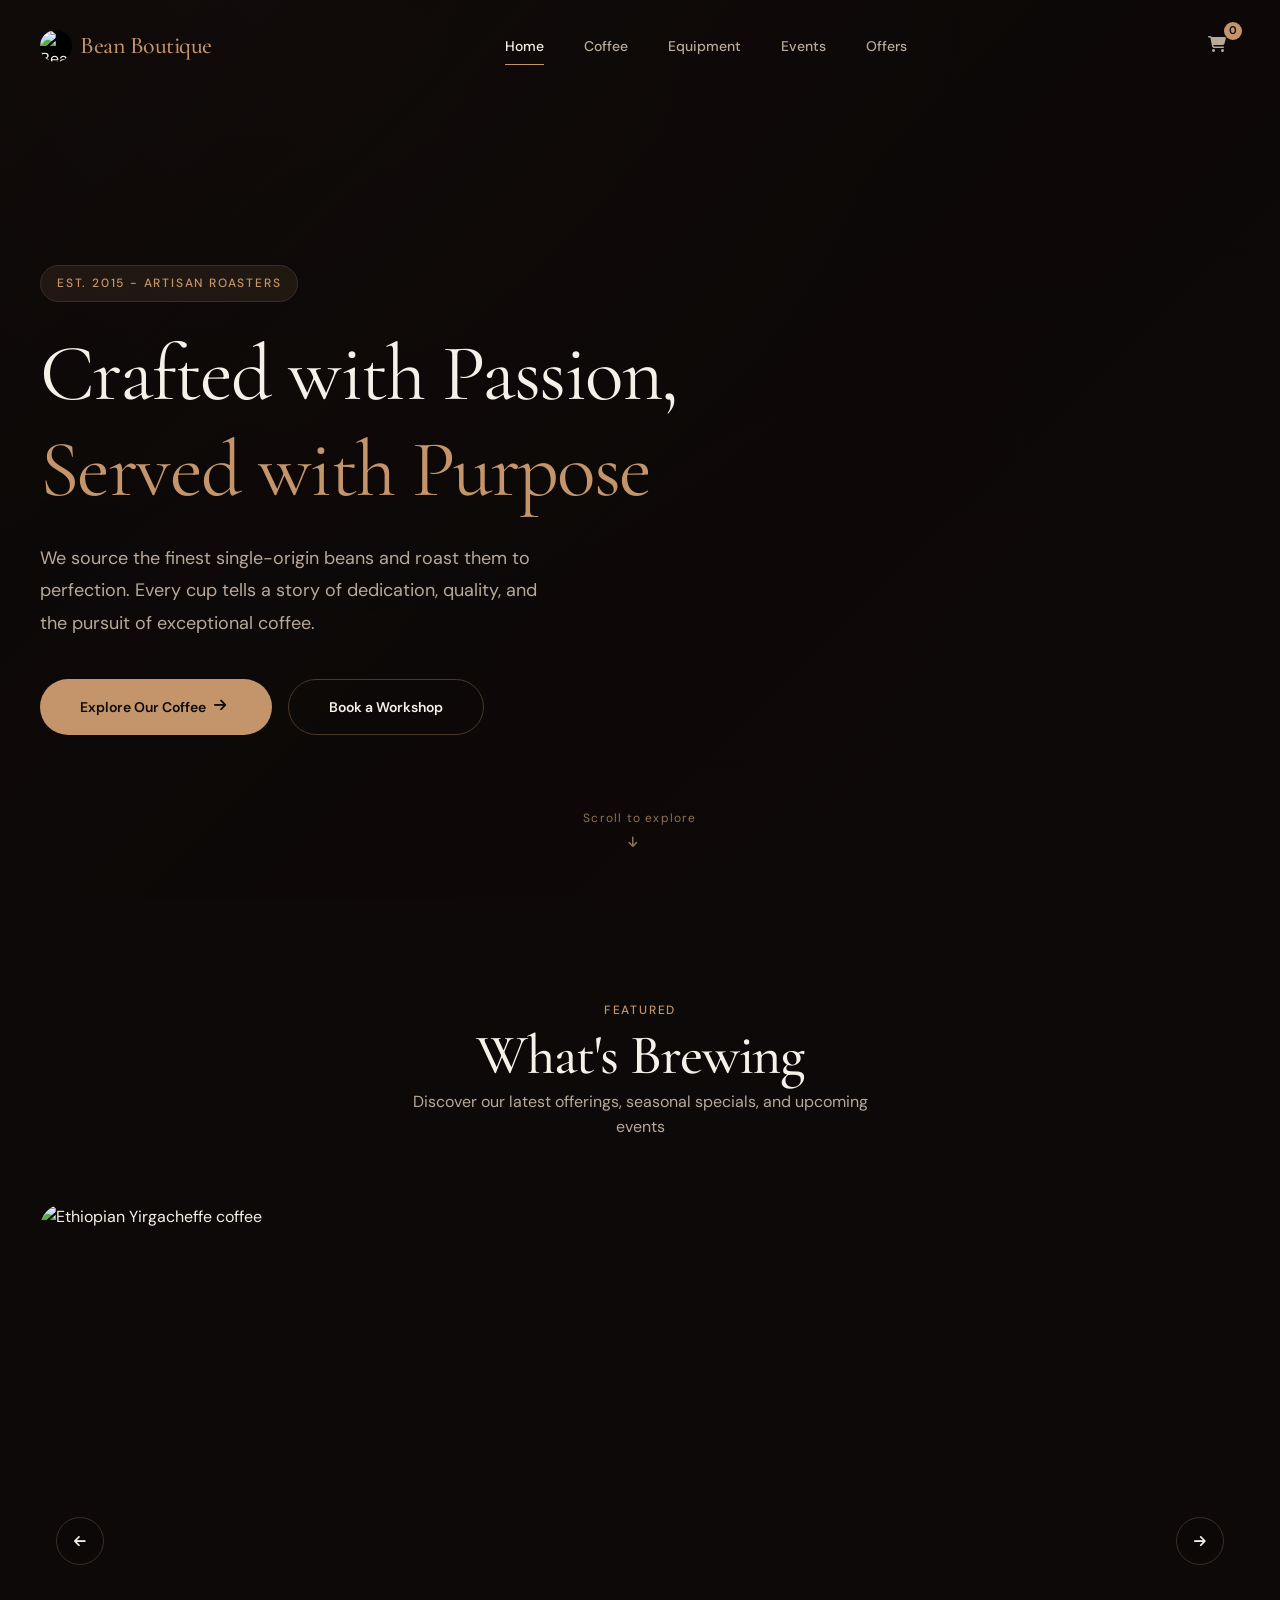
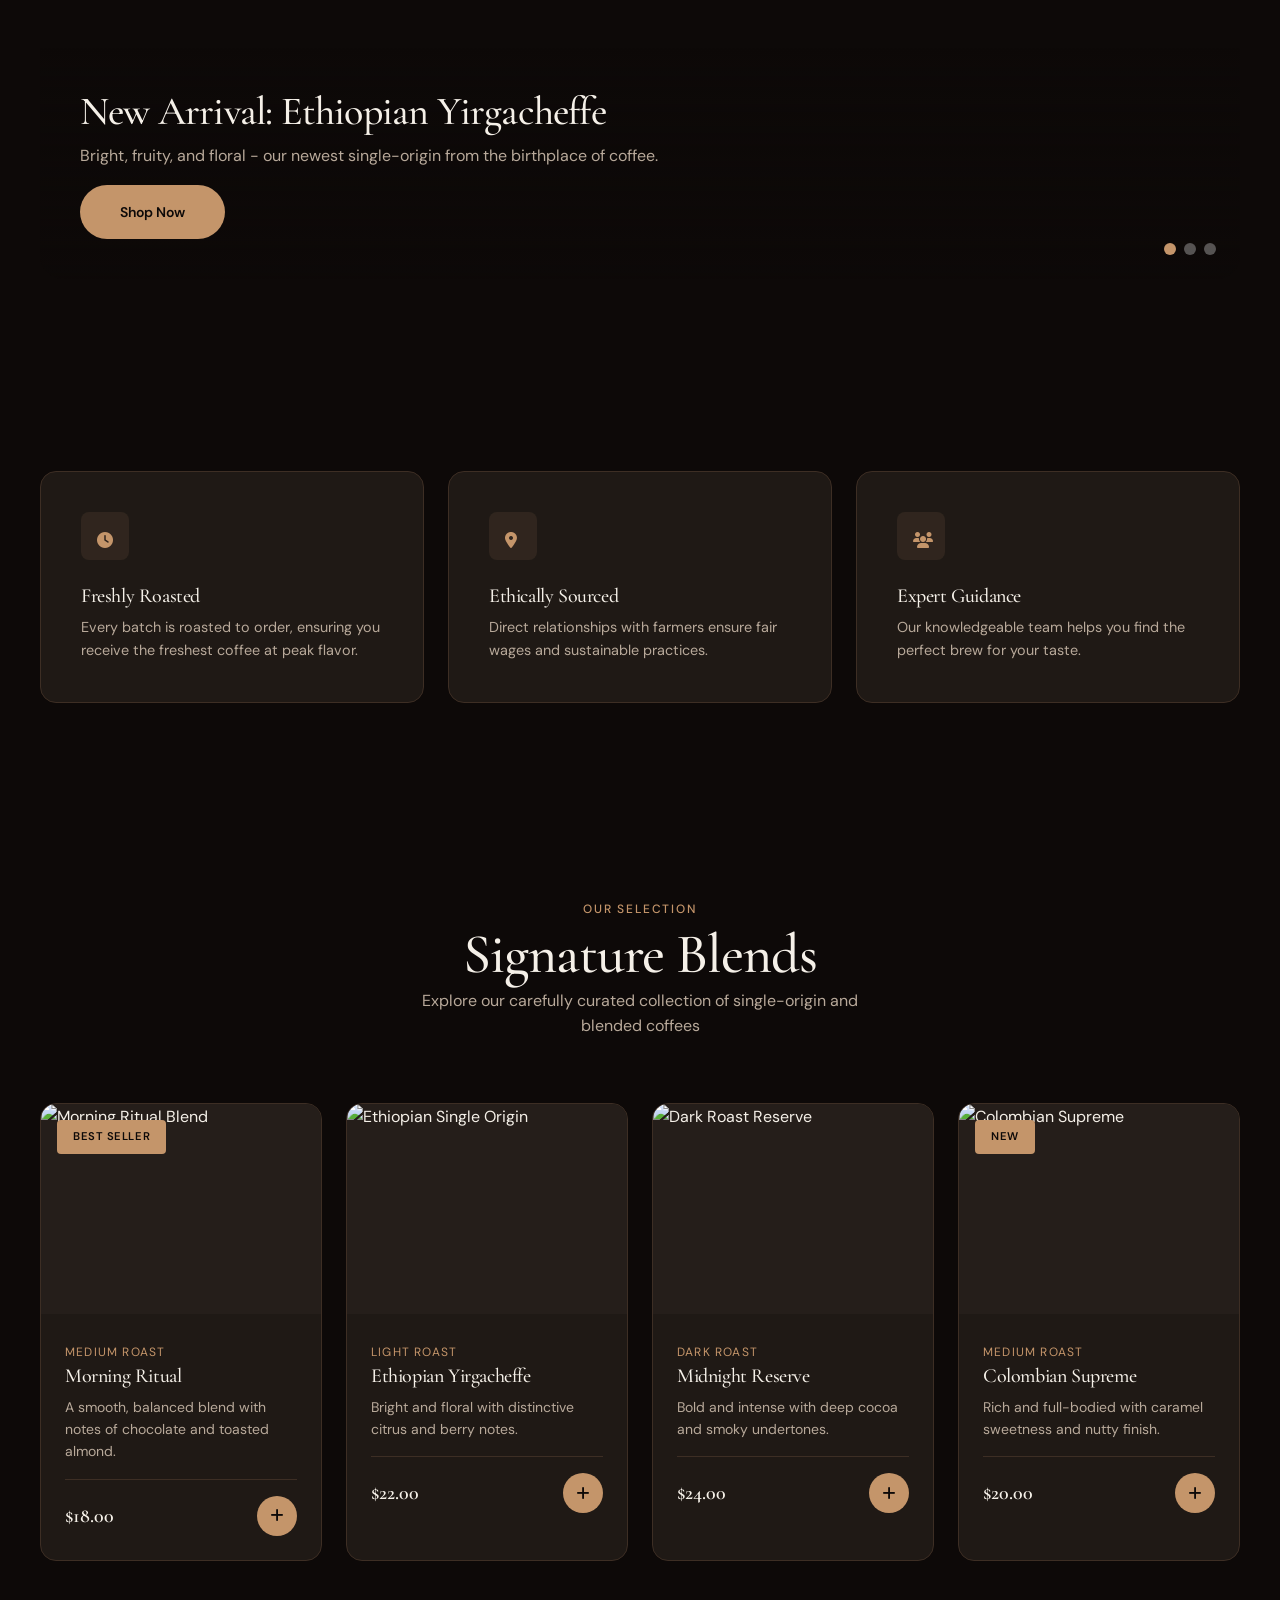
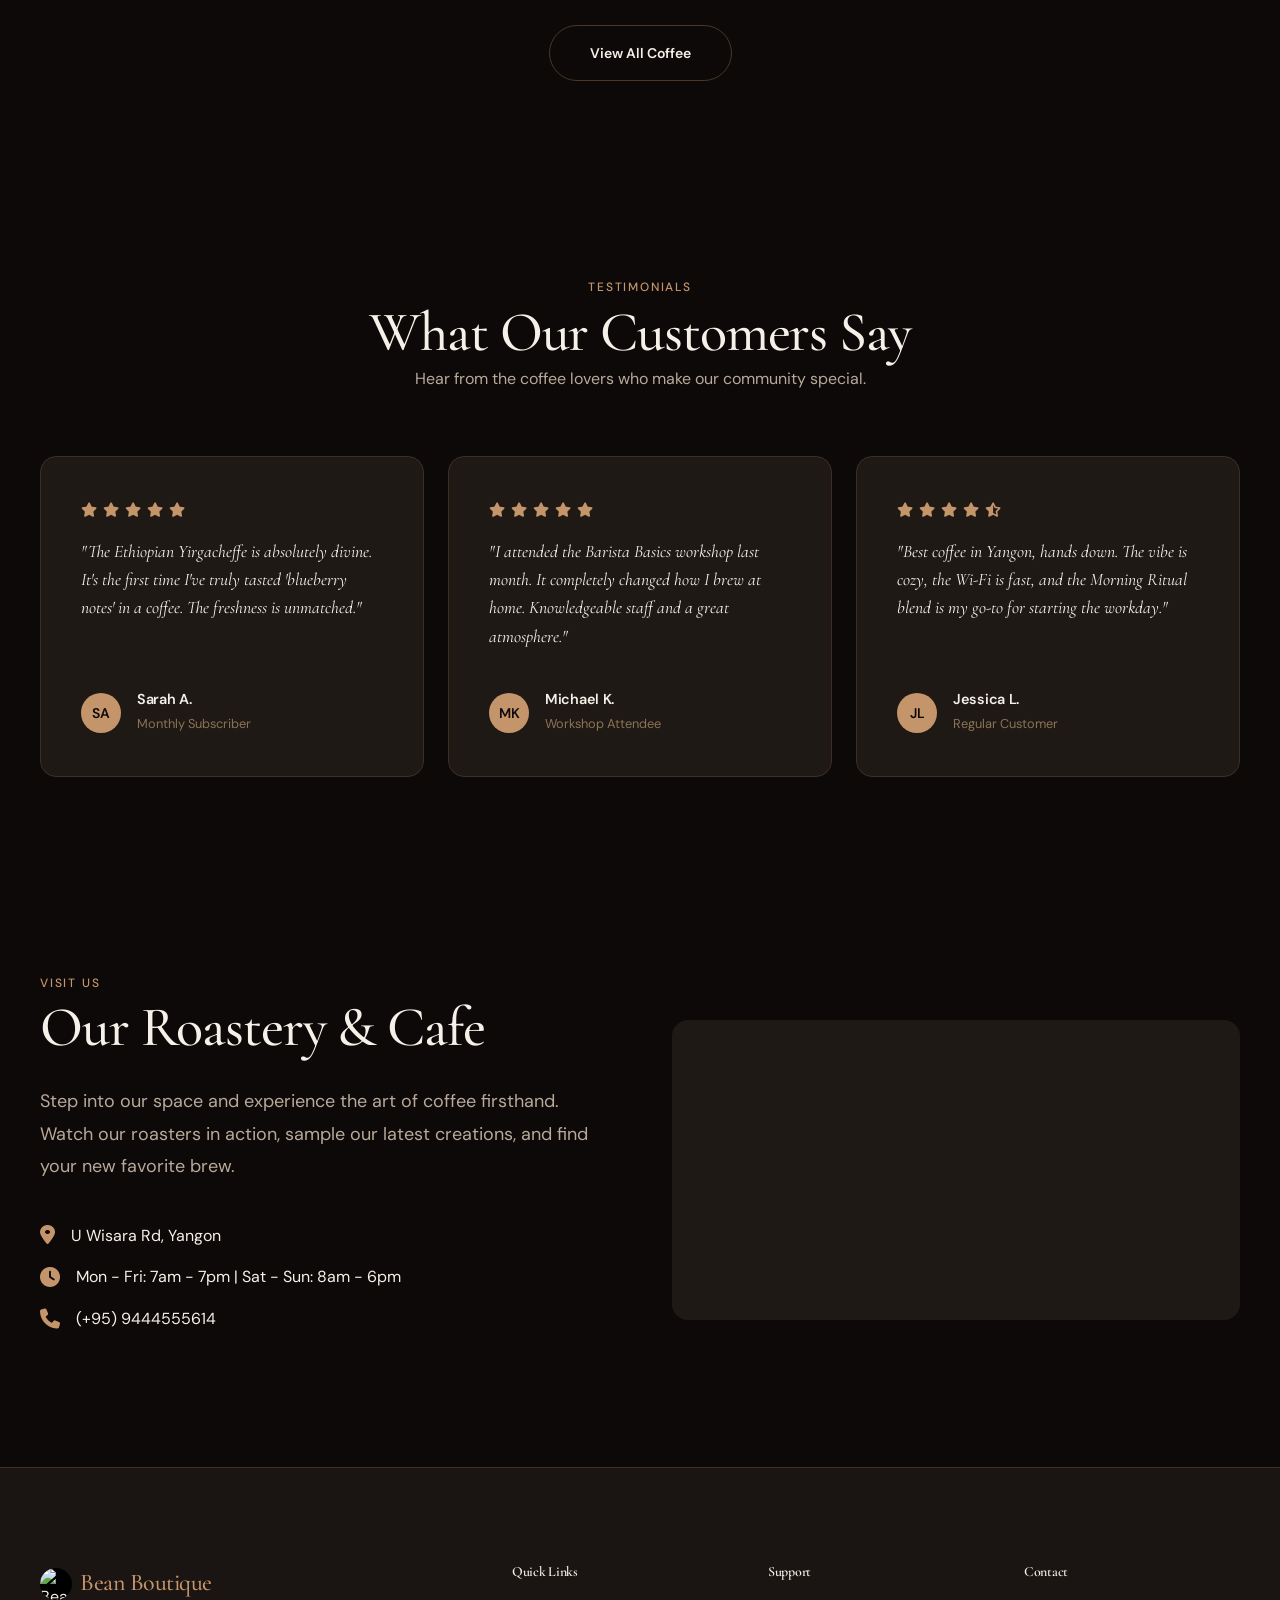
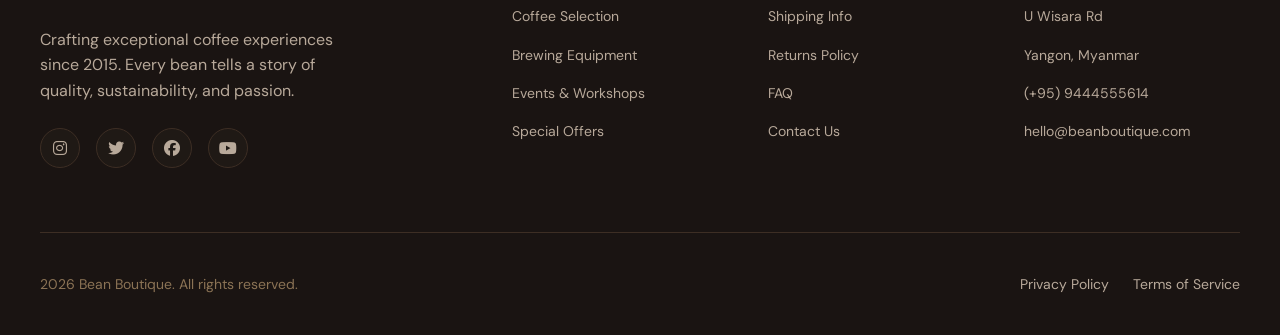
==== index.html @ c9a7298d "Add files via upload" ====
<!DOCTYPE html>
<html lang="en">

<head>
  <meta charset="UTF-8">
  <meta name="viewport" content="width=device-width, initial-scale=1.0">
  <meta name="description"
    content="Bean Boutique - Artisan coffee roasters crafting exceptional blends since 2015. Discover our premium selection of single-origin coffees and brewing equipment.">
  <title>Bean Boutique | Artisan Coffee Roasters</title>

  <!-- Google Fonts -->
  <link rel="stylesheet" href="https://cdnjs.cloudflare.com/ajax/libs/font-awesome/6.5.0/css/all.min.css">
  <link rel="icon" type="image/png" href="Images/icon.jpg">
  <link rel="preconnect" href="https://fonts.googleapis.com">
  <link rel="preconnect" href="https://fonts.gstatic.com" crossorigin>
  <link
    href="https://fonts.googleapis.com/css2?family=Cormorant+Garamond:ital,wght@0,400;0,500;0,600;1,400&family=DM+Sans:wght@400;500;600;700&display=swap"
    rel="stylesheet">

  <!-- Stylesheet -->
  <link rel="stylesheet" href="styles.css">
</head>

<body>

  <!-- Navigation -->
  <nav class="nav scrolled" id="navbar">
    <div class="container">
      <div class="nav-inner">
        <a href="index.html" class="nav-logo">
          <img src="Images/icon.jpg" alt="Bean Boutique logo" class="nav-logo-image">
          <span class="nav-logo-text">Bean Boutique</span>
        </a>

        <div class="nav-links">
          <a href="index.html" class="nav-link active">Home</a>
          <a href="coffee.html" class="nav-link">Coffee</a>
          <a href="equipment.html" class="nav-link">Equipment</a>
          <a href="events.html" class="nav-link">Events</a>
          <a href="offers.html" class="nav-link">Offers</a>
        </div>

        <div class="nav-actions">
          <a href="cart.html" class="cart-btn" aria-label="Shopping Cart">
            <i class="fas fa-shopping-cart"></i>
            <span class="cart-count" id="cart-count">0</span>
          </a>
          <button class="menu-toggle" id="menu-toggle" aria-label="Toggle Menu">
            <span></span>
            <span></span>
            <span></span>
          </button>
        </div>
      </div>
    </div>
  </nav>

  <!-- Mobile Menu -->
  <div class="mobile-menu" id="mobile-menu">
    <div class="mobile-nav-links">
      <a href="index.html" class="mobile-nav-link">Home</a>
      <a href="coffee.html" class="mobile-nav-link active">Coffee Selection</a>
      <a href="equipment.html" class="mobile-nav-link">Brewing Equipment</a>
      <a href="events.html" class="mobile-nav-link">Events & Workshops</a>
      <a href="offers.html" class="mobile-nav-link">Special Offers</a>
      <a href="cart.html" class="mobile-nav-link">Shopping Cart</a>
    </div>
  </div>

  <!-- ============================================
       HERO SECTION
       ============================================ -->
  <section class="hero">
    <div class="hero-bg">
      <video src="Images/coffee_vd.mp4" autoplay muted loop playsinline class="hero-bg-video"></video>
    </div>
    <div class="container">
      <div class="hero-content fade-in">
        <span class="hero-label label">Est. 2015 - Artisan Roasters</span>
        <h1 class="hero-title">
          Crafted with Passion,<br>
          <span>Served with Purpose</span>
        </h1>
        <p class="hero-description lead">
          We source the finest single-origin beans and roast them to perfection.
          Every cup tells a story of dedication, quality, and the pursuit of exceptional coffee.
        </p>
        <div class="hero-actions">
          <a href="coffee.html" class="btn btn-primary">
            Explore Our Coffee
            <i class="fas fa-arrow-right"></i>
          </a>

          <a href="events.html" class="btn btn-secondary">
            Book a Workshop
          </a>
        </div>
      </div>
    </div>

    <!-- Scroll Indicator -->
    <div class="scroll-indicator">
      <span>Scroll to explore</span>
      <i class="fas fa-arrow-down"></i>
    </div>
  </section>

  <!-- ============================================
       FEATURED SLIDESHOW
       ============================================ -->
  <section class="section">
    <div class="container">
      <div class="section-header fade-in">
        <span class="label">Featured</span>
        <h2>What's Brewing</h2>
        <p>Discover our latest offerings, seasonal specials, and upcoming events</p>
      </div>

      <div class="slideshow fade-in" id="hero-slideshow">
        <div class="slideshow-container">
          <!-- Slide 1 -->
          <div class="slide">
            <img src="Images/yirgacheffe.jpg" alt="Ethiopian Yirgacheffe coffee">
            <div class="slide-content">
              <h3 class="slide-title">New Arrival: Ethiopian Yirgacheffe</h3>
              <p class="slide-description">Bright, fruity, and floral - our newest single-origin from the birthplace of
                coffee.</p>
              <a href="coffee.html" class="btn btn-primary">Shop Now</a>
            </div>
          </div>

          <!-- Slide 2 -->
          <div class="slide">
            <img src="Images/barista.jpg" alt="Barista workshop">
            <div class="slide-content">
              <h3 class="slide-title">Barista Workshop: June 15th</h3>
              <p class="slide-description">Learn the art of espresso from our expert baristas. Limited spots available.
              </p>
              <a href="events.html" class="btn btn-primary">Register Now</a>
            </div>
          </div>

          <!-- Slide 3 -->
          <div class="slide">
            <img src="Images/subscription.png" alt="Coffee subscription box">
            <div class="slide-content">
              <h3 class="slide-title">Subscribe & Save 20%</h3>
              <p class="slide-description">Get freshly roasted coffee delivered to your door every month.</p>
              <a href="offers.html" class="btn btn-primary">View Plans</a>
            </div>
          </div>
        </div>

        <!-- Navigation Dots -->
        <div class="slideshow-nav">
          <button class="slideshow-dot active" data-slide="0" aria-label="Slide 1"></button>
          <button class="slideshow-dot" data-slide="1" aria-label="Slide 2"></button>
          <button class="slideshow-dot" data-slide="2" aria-label="Slide 3"></button>
        </div>

        <!-- Arrows -->
        <div class="slideshow-arrows">
          <button class="slideshow-arrow prev" aria-label="Previous slide">
            <i class="fas fa-arrow-left"></i>
          </button>

          <button class="slideshow-arrow next" aria-label="Next slide">
            <i class="fas fa-arrow-right"></i>
          </button>
        </div>
      </div>
    </div>
  </section>

  <!-- ============================================
       FEATURES SECTION
       ============================================ -->
  <section class="section">
    <div class="container">
      <div class="grid grid-3">
        <!-- Feature 1 -->
        <div class="feature-card fade-in stagger-1">
          <div class="feature-icon">
            <i class="fas fa-clock"></i>
          </div>
          <h4 class="feature-title">Freshly Roasted</h4>
          <p class="feature-description">
            Every batch is roasted to order, ensuring you receive the freshest coffee at peak flavor.
          </p>
        </div>

        <!-- Feature 2 -->
        <div class="feature-card fade-in stagger-2">
          <div class="feature-icon">
            <i class="fas fa-map-marker-alt"></i>
          </div>
          <h4 class="feature-title">Ethically Sourced</h4>
          <p class="feature-description">
            Direct relationships with farmers ensure fair wages and sustainable practices.
          </p>
        </div>

        <!-- Feature 3 -->
        <div class="feature-card fade-in stagger-3">
          <div class="feature-icon">
            <i class="fas fa-users"></i>
          </div>
          <h4 class="feature-title">Expert Guidance</h4>
          <p class="feature-description">
            Our knowledgeable team helps you find the perfect brew for your taste.
          </p>
        </div>
      </div>
    </div>
  </section>
  <!-- ============================================
       FEATURED PRODUCTS PREVIEW
       ============================================ -->
  <section class="section">
    <div class="container">
      <div class="section-header fade-in">
        <span class="label">Our Selection</span>
        <h2>Signature Blends</h2>
        <p>Explore our carefully curated collection of single-origin and blended coffees</p>
      </div>

      <div class="grid grid-4">
        <!-- Product 1 -->
        <div class="product-card fade-in stagger-1">
          <div class="product-image">
            <img src="Images/ritual.png" alt="Morning Ritual Blend">
            <span class="product-badge">Best Seller</span>
          </div>
          <div class="product-content">
            <span class="product-category">Medium Roast</span>
            <h4 class="product-name">Morning Ritual</h4>
            <p class="product-description">A smooth, balanced blend with notes of chocolate and toasted almond.</p>
            <div class="product-meta">
              <span class="product-price">$18.00</span>
              <button class="add-to-cart" data-id="1" data-name="Morning Ritual" data-price="18.00"
                aria-label="Add to cart">

                <i class="fas fa-plus"></i>

              </button>
            </div>
          </div>
        </div>

        <!-- Product 2 -->
        <div class="product-card fade-in stagger-2">
          <div class="product-image">
            <img src="Images/yirgacheffe.jpg" alt="Ethiopian Single Origin">
          </div>
          <div class="product-content">
            <span class="product-category">Light Roast</span>
            <h4 class="product-name">Ethiopian Yirgacheffe</h4>
            <p class="product-description">Bright and floral with distinctive citrus and berry notes.</p>
            <div class="product-meta">
              <span class="product-price">$22.00</span>
              <button class="add-to-cart" data-id="2" data-name="Ethiopian Yirgacheffe" data-price="22.00"
                aria-label="Add to cart">
                <i class="fas fa-plus"></i>
              </button>
            </div>
          </div>
        </div>

        <!-- Product 3 -->
        <div class="product-card fade-in stagger-3">
          <div class="product-image">
            <img src="Images/midnight.jpg" alt="Dark Roast Reserve">
          </div>
          <div class="product-content">
            <span class="product-category">Dark Roast</span>
            <h4 class="product-name">Midnight Reserve</h4>
            <p class="product-description">Bold and intense with deep cocoa and smoky undertones.</p>
            <div class="product-meta">
              <span class="product-price">$24.00</span>
              <button class="add-to-cart" data-id="3" data-name="Midnight Reserve" data-price="24.00"
                aria-label="Add to cart">
                <i class="fas fa-plus"></i>
              </button>
            </div>
          </div>
        </div>

        <!-- Product 4 -->
        <div class="product-card fade-in stagger-4">
          <div class="product-image">
            <img src="Images/colombian.jpg" alt="Colombian Supreme">
            <span class="product-badge">New</span>
          </div>
          <div class="product-content">
            <span class="product-category">Medium Roast</span>
            <h4 class="product-name">Colombian Supreme</h4>
            <p class="product-description">Rich and full-bodied with caramel sweetness and nutty finish.</p>
            <div class="product-meta">
              <span class="product-price">$20.00</span>
              <button class="add-to-cart" data-id="4" data-name="Colombian Supreme" data-price="20.00"
                aria-label="Add to cart">
                <i class="fas fa-plus"></i>
              </button>
            </div>
          </div>
        </div>
      </div>

      <div class="section-footer-centered">
        <a href="coffee.html" class="btn btn-secondary">View All Coffee</a>
      </div>
    </div>
  </section>

  <!-- ============================================
       CUSTOMER REVIEWS SECTION
       ============================================ -->
  <section class="section">
    <div class="container">
      <div class="section-header fade-in">
        <span class="label">Testimonials</span>
        <h2>What Our Customers Say</h2>
        <p>Hear from the coffee lovers who make our community special.</p>
      </div>

      <div class="grid grid-3">
        <!-- Review 1 -->
        <div class="review-card fade-in stagger-1">
          <div class="review-stars">
            <i class="fas fa-star"></i>
            <i class="fas fa-star"></i>
            <i class="fas fa-star"></i>
            <i class="fas fa-star"></i>
            <i class="fas fa-star"></i>
          </div>
          <p class="review-text">"The Ethiopian Yirgacheffe is absolutely divine. It's the first time I've truly
            tasted 'blueberry notes' in a coffee. The freshness is unmatched."</p>
          <div class="review-author">
            <div class="review-avatar">SA</div>
            <div class="review-author-info">
              <h5>Sarah A.</h5>
              <span>Monthly Subscriber</span>
            </div>
          </div>
        </div>

        <!-- Review 2 -->
        <div class="review-card fade-in stagger-2">
          <div class="review-stars">
            <i class="fas fa-star"></i>
            <i class="fas fa-star"></i>
            <i class="fas fa-star"></i>
            <i class="fas fa-star"></i>
            <i class="fas fa-star"></i>
          </div>
          <p class="review-text">"I attended the Barista Basics workshop last month. It completely changed how I brew
            at home. Knowledgeable staff and a great atmosphere."</p>
          <div class="review-author">
            <div class="review-avatar">MK</div>
            <div class="review-author-info">
              <h5>Michael K.</h5>
              <span>Workshop Attendee</span>
            </div>
          </div>
        </div>

        <!-- Review 3 -->
        <div class="review-card fade-in stagger-3">
          <div class="review-stars">
            <i class="fas fa-star"></i>
            <i class="fas fa-star"></i>
            <i class="fas fa-star"></i>
            <i class="fas fa-star"></i>
            <i class="fas fa-star-half-alt"></i>
          </div>
          <p class="review-text">"Best coffee in Yangon, hands down. The vibe is cozy, the Wi-Fi is fast, and the
            Morning Ritual blend is my go-to for starting the workday."</p>
          <div class="review-author">
            <div class="review-avatar">JL</div>
            <div class="review-author-info">
              <h5>Jessica L.</h5>
              <span>Regular Customer</span>
            </div>
          </div>
        </div>
      </div>
    </div>
  </section>

  <!-- ============================================
       MAP SECTION
       ============================================ -->
  <section class="section">
    <div class="container">
      <div class="grid grid-2 map-section-grid">
        <div class="fade-in-left">
          <span class="label">Visit Us</span>
          <h2>Our Roastery & Cafe</h2>
          <p class="lead map-lead-text">
            Step into our space and experience the art of coffee firsthand.
            Watch our roasters in action, sample our latest creations, and find your new favorite brew.
          </p>
          <div class="contact-details-list">
            <div class="contact-detail-row">
              <i class="fas fa-location-dot location-icon"></i>
              <span>U Wisara Rd, Yangon</span>
            </div>
            <div class="contact-detail-row">
              <i class="fas fa-clock clock-icon"></i>
              <span>Mon - Fri: 7am - 7pm | Sat - Sun: 8am - 6pm</span>
            </div>
            <div class="contact-detail-row">
              <i class="fas fa-phone phone-icon"></i>
              <span>(+95) 9444555614</span>
            </div>
          </div>
        </div>
        <div class="map-container fade-in-right">
          <!-- Google Maps Embed -->
          <iframe
            src="https://www.google.com/maps/embed?pb=!1m18!1m12!1m3!1d954.8585113008878!2d96.14165633206656!3d16.804810039576594!2m3!1f0!2f0!3f0!3m2!1i1024!2i768!4f13.1!3m3!1m2!1s0x30c1eb5b34c3e1e7%3A0x3868066c7b2c32d3!2sStrategy%20First%20International%20College%20-%20Teaching%20Centre%202%20(UWisara)!5e0!3m2!1sen!2smm!4v1774071433038!5m2!1sen!2smm"
            width="600" height="450" class="map-iframe" allowfullscreen="" loading="lazy"
            referrerpolicy="no-referrer-when-downgrade"></iframe>
        </div>
      </div>
    </div>
  </section>

  <!-- ============================================
       FOOTER
       ============================================ -->
  <footer class="footer">
    <div class="container">
      <div class="footer-grid">
        <!-- Brand Column -->
        <div class="footer-brand">
          <a href="index.html" class="nav-logo">
            <img src="Images/icon.jpg" alt="Bean Boutique logo" class="nav-logo-image">
            <span class="nav-logo-text">Bean Boutique</span>
          </a>
          <p>Crafting exceptional coffee experiences since 2015. Every bean tells a story of quality, sustainability,
            and passion.</p>
          <div class="social-links social-links-spacing">
            <!-- Instagram -->
            <div class="social-link">
              <a href="https://www.instagram.com" class="fab fa-instagram">
              </a>
            </div>

            <!-- Twitter/X -->
            <div class="social-link">
              <a href="https://www.twitter.com" class="fab fa-twitter">
              </a>
            </div>

            <!-- Facebook -->
            <div class="social-link">
              <a href="https://www.facebook.com" class="fab fa-facebook">
              </a>
            </div>

            <!-- YouTube -->
            <div class="social-link">
              <a href="https://www.youtube.com" class="fab fa-youtube">
              </a>
            </div>
          </div>
        </div>

        <!-- Quick Links -->
        <div>
          <h4 class="footer-title">Quick Links</h4>
          <div class="footer-links">
            <a href="coffee.html" class="footer-link">Coffee Selection</a>
            <a href="equipment.html" class="footer-link">Brewing Equipment</a>
            <a href="events.html" class="footer-link">Events & Workshops</a>
            <a href="offers.html" class="footer-link">Special Offers</a>
          </div>
        </div>

        <!-- Support -->
        <div>
          <h4 class="footer-title">Support</h4>
          <div class="footer-links">
            <a href="#" class="footer-link">Shipping Info</a>
            <a href="#" class="footer-link">Returns Policy</a>
            <a href="#" class="footer-link">FAQ</a>
            <a href="#" class="footer-link">Contact Us</a>
          </div>
        </div>

        <!-- Contact -->
        <div>
          <h4 class="footer-title">Contact</h4>
          <div class="footer-links">
            <span class="footer-link">U Wisara Rd</span>
            <span class="footer-link">Yangon, Myanmar</span>
            <span class="footer-link">(+95) 9444555614</span>
            <a href="mailto:hello@beanboutique.com" class="footer-link">hello@beanboutique.com</a>
          </div>
        </div>
      </div>

      <div class="footer-bottom">
        <span>2026 Bean Boutique. All rights reserved.</span>
        <div class="footer-bottom-links">
          <a href="#" class="footer-link">Privacy Policy</a>
          <a href="#" class="footer-link">Terms of Service</a>
        </div>
      </div>
    </div>
  </footer>

  <!-- ============================================
       MODAL POPUP - First-time visitor discount
       ============================================ -->
  <div class="modal-overlay" id="discount-modal">
    <div class="modal">
      <button class="modal-close" id="modal-close" aria-label="Close modal">
        <span class="modal-close-icon">&times;</span>
      </button>
      <div class="modal-image">
        <img src="Images/model.png" alt="Special discount offer">
      </div>
      <div class="modal-content">
        <h3 class="modal-title">Welcome to Bean Boutique</h3>
        <p class="modal-description">Sign up for our newsletter and receive 15% off your first order. Be the first to
          know about new roasts, exclusive offers, and brewing tips.</p>
        <form id="newsletter-form">
          <div class="form-group">
            <input type="email" class="form-input" placeholder="Enter your email address" required>
          </div>
          <button type="submit" class="btn btn-primary btn-block">Get My 15% Off</button>
        </form>
        <p class="modal-privacy-text">We respect your privacy. Unsubscribe anytime.</p>
      </div>
    </div>
  </div>

  <!-- JavaScript -->
  <script src="script.js"></script>
</body>

</html>
---- styles.css ----
/* ============================================
   BEAN BOUTIQUE - STYLES
   A sophisticated coffee shop website
   ============================================ */

/* ============================================
   1. TABLE OF CONTENTS
   ============================================ */
/*
    1. CSS Variables & Reset
    2. Typography
    3. Layout Utilities
    4. Components
       - Navigation
       - Buttons
       - Forms
       - Modal
       - Cards (Feature, Product)
       - Search & Filters
    5. Page: Home (Index)
       - Hero
       - Slideshow
       - Map Section
       -Customer Reviews
    6. Page: Coffee Selection
    7. Page: Brewing Equipment
    8. Page: Events & Workshops
    9. Page: Special Offers
    10. Page: Cart
    11. Footer
    12. Animations & Utilities
*/

/* ============================================
   1. CSS VARIABLES & RESET
   ============================================ */
:root {
  /* Color Palette - Warm, artisanal coffee tones */
  --bg: #0D0908;
  --bg-light: #1A1412;
  --bg-lighter: #251E1A;
  --fg: #F5F0E8;
  --fg-muted: #B8A99A;
  --muted: #8B7355;
  --accent: #C4956A;
  --accent-hover: #D4A574;
  --accent-glow: rgba(196, 149, 106, 0.3);
  --card: #1F1915;
  --card-hover: #2A221D;
  --border: #3D2E24;
  --border-light: #4A3829;

  /* Typography */
  --font-display: 'Cormorant Garamond', Georgia, serif;
  --font-body: 'DM Sans', -apple-system, sans-serif;

  /* Spacing */
  --space-xs: 0.5rem;
  --space-sm: 1rem;
  --space-md: 1.5rem;
  --space-lg: 2.5rem;
  --space-xl: 4rem;
  --space-2xl: 6rem;

  /* Transitions */
  --transition-fast: 0.2s ease;
  --transition-medium: 0.4s cubic-bezier(0.4, 0, 0.2, 1);
  --transition-slow: 0.6s cubic-bezier(0.4, 0, 0.2, 1);

  /* Shadows */
  --shadow-sm: 0 2px 8px rgba(0, 0, 0, 0.3);
  --shadow-md: 0 4px 20px rgba(0, 0, 0, 0.4);
  --shadow-lg: 0 8px 40px rgba(0, 0, 0, 0.5);
  --shadow-glow: 0 0 40px var(--accent-glow);

  /* Border Radius */
  --radius-sm: 4px;
  --radius-md: 8px;
  --radius-lg: 16px;
  --radius-xl: 24px;
  --radius-full: 9999px;
}

/* Reset & Base Styles */
*,
*::before,
*::after {
  margin: 0;
  padding: 0;
  box-sizing: border-box;
}

html {
  scroll-behavior: smooth;
  font-size: 16px;
}

body {
  font-family: var(--font-body);
  background-color: var(--bg);
  color: var(--fg);
  line-height: 1.6;
  overflow-x: hidden;
  min-height: 100vh;
}

/* Background Pattern Overlay */
body::before {
  content: '';
  position: fixed;
  top: 0;
  left: 0;
  width: 100%;
  height: 100%;
  background-image:
    radial-gradient(ellipse at 20% 0%, rgba(196, 149, 106, 0.08) 0%, transparent 50%),
    radial-gradient(ellipse at 80% 100%, rgba(196, 149, 106, 0.05) 0%, transparent 50%);
  pointer-events: none;
  z-index: -1;
}

img {
  max-width: 100%;
  height: auto;
  display: block;
}

a {
  color: inherit;
  text-decoration: none;
}

button {
  cursor: pointer;
  font-family: inherit;
  border: none;
  background: none;
}

ul,
ol {
  list-style: none;
}

/* Focus States for Accessibility */
:focus-visible {
  outline: 2px solid var(--accent);
  outline-offset: 2px;
}

/* ============================================
   2. TYPOGRAPHY
   ============================================ */
h1,
h2,
h3,
h4,
h5,
h6 {
  font-family: var(--font-display);
  font-weight: 500;
  line-height: 1.2;
  letter-spacing: -0.02em;
}

h1 {
  font-size: clamp(2.5rem, 8vw, 5rem);
  font-weight: 400;
}

h2 {
  font-size: clamp(2rem, 5vw, 3.5rem);
  font-weight: 500;
}

h3 {
  font-size: clamp(1.5rem, 3vw, 2rem);
}

h4 {
  font-size: 1.25rem;
}

p {
  color: var(--fg-muted);
}

.lead {
  font-size: 1.125rem;
  line-height: 1.8;
  color: var(--fg-muted);
}

.accent-text {
  color: var(--accent);
}

.label {
  font-size: 0.75rem;
  text-transform: uppercase;
  letter-spacing: 0.15em;
  color: var(--accent);
  font-weight: 500;
}

/* ============================================
   3. LAYOUT UTILITIES
   ============================================ */
.container {
  width: 100%;
  max-width: 1400px;
  margin: 0 auto;
  padding: 0 var(--space-md);
}

@media (min-width: 768px) {
  .container {
    padding: 0 var(--space-lg);
  }
}

.section {
  padding: var(--space-2xl) 0;
}

@media (max-width: 768px) {
  .section {
    padding: var(--space-xl) 0;
  }
}

.grid {
  display: grid;
  gap: var(--space-md);
}

.grid-2 {
  grid-template-columns: repeat(1, 1fr);
}

.grid-3 {
  grid-template-columns: repeat(1, 1fr);
}

.grid-4 {
  grid-template-columns: repeat(2, 1fr);
}

@media (min-width: 640px) {
  .grid-2 {
    grid-template-columns: repeat(2, 1fr);
  }

  .grid-3 {
    grid-template-columns: repeat(2, 1fr);
  }

  .grid-4 {
    grid-template-columns: repeat(2, 1fr);
  }
}

@media (min-width: 1024px) {
  .grid-3 {
    grid-template-columns: repeat(3, 1fr);
  }

  .grid-4 {
    grid-template-columns: repeat(4, 1fr);
  }
}

/* ============================================
   4. COMPONENTS
   ============================================ */

/* --- 4.1 Navigation --- */
.nav {
  position: fixed;
  top: 0;
  left: 0;
  right: 0;
  z-index: 1000;
  padding: var(--space-md) 0;
  transition: var(--transition-medium);
}

.nav.scrolled {
  background-color: rgba(13, 9, 8, 0.95);
  backdrop-filter: blur(20px);
  border-bottom: 1px solid var(--border);
  padding: var(--space-sm) 0;
}

.nav-inner {
  display: flex;
  justify-content: space-between;
  align-items: center;
}

.nav-logo {
  display: flex;
  align-items: center;
  gap: var(--space-xs);
}

.nav-logo img {
  width: 32px;
  height: 32px;
  border-radius: 50%;
  object-fit: cover;
  background-color: black;
}

.nav-logo-text {
  color: var(--accent);
  font-family: var(--font-display);
  font-size: 1.5rem;
  font-weight: 500;
  letter-spacing: -0.02em;
}

.nav-links {
  display: none;
  align-items: center;
  gap: var(--space-lg);
}

@media (min-width: 1024px) {
  .nav-links {
    display: flex;
  }
}

.nav-link {
  position: relative;
  font-size: 0.875rem;
  font-weight: 500;
  color: var(--fg-muted);
  transition: var(--transition-fast);
  padding: var(--space-xs) 0;
}

.nav-link::after {
  content: '';
  position: absolute;
  bottom: 0;
  left: 0;
  width: 0;
  height: 1px;
  background-color: var(--accent);
  transition: var(--transition-medium);
}

.nav-link:hover,
.nav-link.active {
  color: var(--fg);
}

.nav-link:hover::after,
.nav-link.active::after {
  width: 100%;
}

.nav-actions {
  display: flex;
  align-items: center;
  gap: var(--space-sm);
}

.cart-btn {
  position: relative;
  padding: var(--space-xs);
  color: var(--fg-muted);
  transition: var(--transition-fast);
}

.cart-btn:hover {
  color: var(--fg);
}

.cart-btn i {
  width: 24px;
  height: 24px;
}

.cart-count {
  position: absolute;
  top: -2px;
  right: -2px;
  width: 18px;
  height: 18px;
  background-color: var(--accent);
  color: var(--bg);
  font-size: 0.7rem;
  font-weight: 600;
  border-radius: var(--radius-full);
  display: flex;
  align-items: center;
  justify-content: center;
}

/* Mobile Menu Toggle */
.menu-toggle {
  display: flex;
  flex-direction: column;
  gap: 5px;
  padding: var(--space-xs);
  color: var(--fg);
}

@media (min-width: 1024px) {
  .menu-toggle {
    display: none;
  }
}

.menu-toggle span {
  display: block;
  width: 24px;
  height: 2px;
  background-color: currentColor;
  transition: var(--transition-fast);
}

.menu-toggle.active span:nth-child(1) {
  transform: rotate(45deg) translate(5px, 5px);
}

.menu-toggle.active span:nth-child(2) {
  opacity: 0;
}

.menu-toggle.active span:nth-child(3) {
  transform: rotate(-45deg) translate(5px, -5px);
}

/* Mobile Menu */
.mobile-menu {
  position: fixed;
  top: 0;
  left: 0;
  right: 0;
  bottom: 0;
  background-color: var(--bg);
  z-index: 999;
  padding: 100px var(--space-md) var(--space-lg);
  transform: translateX(100%);
  transition: var(--transition-medium);
  opacity: 0;
  visibility: hidden;
}

.mobile-menu.active {
  transform: translateX(0);
  opacity: 1;
  visibility: visible;
}

.mobile-nav-links {
  display: flex;
  flex-direction: column;
  gap: var(--space-md);
}

.mobile-nav-link {
  font-family: var(--font-display);
  font-size: 2rem;
  color: var(--fg-muted);
  transition: var(--transition-fast);
  padding: var(--space-xs) 0;
  border-bottom: 1px solid var(--border);
}

.mobile-nav-link:hover,
.mobile-nav-link.active {
  color: var(--accent);
}

/* --- 4.2 Buttons --- */
.btn {
  display: inline-flex;
  align-items: center;
  justify-content: center;
  gap: var(--space-xs);
  padding: var(--space-sm) var(--space-lg);
  font-size: 0.875rem;
  font-weight: 600;
  border-radius: var(--radius-full);
  transition: var(--transition-medium);
  white-space: nowrap;
}

.btn-primary {
  background-color: var(--accent);
  color: var(--bg);
}

.btn-primary:hover {
  background-color: var(--accent-hover);
  box-shadow: var(--shadow-glow);
  transform: translateY(-2px);
}

.btn-secondary {
  background-color: transparent;
  color: var(--fg);
  border: 1px solid var(--border-light);
}

.btn-secondary:hover {
  border-color: var(--accent);
  color: var(--accent);
}

.btn-ghost {
  color: var(--accent);
  padding: var(--space-xs);
}

.btn-ghost:hover {
  color: var(--accent-hover);
}

.btn i {
  width: 18px;
  height: 18px;
}

/* --- 4.3 Forms --- */
.form-group {
  margin-bottom: var(--space-md);
}

.form-label {
  display: block;
  margin-bottom: var(--space-xs);
  font-size: 0.875rem;
  font-weight: 500;
  color: var(--fg);
}

.form-input,
.form-textarea,
.form-select {
  width: 100%;
  padding: var(--space-sm) var(--space-md);
  background-color: var(--card);
  border: 1px solid var(--border);
  border-radius: var(--radius-md);
  color: var(--fg);
  font-size: 1rem;
  transition: var(--transition-fast);
}

.form-input::placeholder,
.form-textarea::placeholder {
  color: var(--muted);
}

.form-input:focus,
.form-textarea:focus,
.form-select:focus {
  outline: none;
  border-color: var(--accent);
  box-shadow: 0 0 0 3px var(--accent-glow);
}

.form-textarea {
  min-height: 120px;
  resize: vertical;
}

.form-row {
  display: grid;
  grid-template-columns: 1fr;
  gap: var(--space-md);
}

@media (min-width: 640px) {
  .form-row {
    grid-template-columns: 1fr 1fr;
  }
}

/* --- 4.4 Modal --- */
.modal-overlay {
  position: fixed;
  top: 0;
  left: 0;
  right: 0;
  bottom: 0;
  background-color: rgba(13, 9, 8, 0.9);
  backdrop-filter: blur(8px);
  z-index: 2000;
  display: flex;
  align-items: center;
  justify-content: center;
  padding: var(--space-md);
  opacity: 0;
  visibility: hidden;
  transition: var(--transition-medium);
}

.modal-overlay.active {
  opacity: 1;
  visibility: visible;
}

.modal {
  position: relative;
  max-width: 480px;
  width: 100%;
  background-color: var(--card);
  border: 1px solid var(--border);
  border-radius: var(--radius-xl);
  overflow: hidden;
  transform: scale(0.9) translateY(20px);
  transition: var(--transition-medium);
}

.modal-overlay.active .modal {
  transform: scale(1) translateY(0);
}

.modal-close {
  position: absolute;
  top: var(--space-md);
  right: var(--space-md);
  width: 32px;
  height: 32px;
  border-radius: var(--radius-full);
  background-color: var(--bg);
  color: var(--fg-muted);
  display: flex;
  align-items: center;
  justify-content: center;
  transition: var(--transition-fast);
  z-index: 10;
}

.modal-close:hover {
  background-color: var(--accent);
  color: var(--bg);
}

.modal-image {
  height: 200px;
  overflow: hidden;
}

.modal-image img {
  width: 100%;
  height: 100%;
  object-fit: cover;
}

.modal-content {
  padding: var(--space-lg);
  text-align: center;
}

.modal-title {
  margin-bottom: var(--space-sm);
}

.modal-description {
  margin-bottom: var(--space-lg);
}

.modal-close-icon {
  font-size: 1.5rem;
  line-height: 1;
}

.modal-privacy-text {
  font-size: 0.75rem;
  color: var(--muted);
  margin-top: var(--space-sm);
}

/* --- 4.5 Cards --- */

/* Feature Cards */
.feature-card {
  position: relative;
  padding: var(--space-lg);
  background-color: var(--card);
  border: 1px solid var(--border);
  border-radius: var(--radius-lg);
  overflow: hidden;
  transition: var(--transition-medium);
}

.feature-card::before {
  content: '';
  position: absolute;
  top: 0;
  left: 0;
  right: 0;
  height: 3px;
  background: linear-gradient(90deg, var(--accent), transparent);
  opacity: 0;
  transition: var(--transition-medium);
}

.feature-card:hover {
  background-color: var(--card-hover);
  border-color: var(--border-light);
  transform: translateY(-4px);
}

.feature-card:hover::before {
  opacity: 1;
}

.feature-icon {
  width: 48px;
  height: 48px;
  margin-bottom: var(--space-md);
  padding: var(--space-sm);
  background-color: rgba(196, 149, 106, 0.1);
  border-radius: var(--radius-md);
  color: var(--accent);
}

.feature-icon i {
  width: 100%;
  height: 100%;
}

.feature-title {
  margin-bottom: var(--space-xs);
}

.feature-description {
  font-size: 0.9rem;
}

/* Product Cards */
.product-card {
  position: relative;
  background-color: var(--card);
  border: 1px solid var(--border);
  border-radius: var(--radius-lg);
  overflow: hidden;
  transition: var(--transition-medium);
  justify-content: space-between;
}

.product-card:hover {
  border-color: var(--border-light);
  transform: translateY(-8px);
  box-shadow: var(--shadow-lg);
}

.product-image {
  position: relative;
  aspect-ratio: 4/3;
  overflow: hidden;
  background-color: var(--bg-lighter);
}

.product-image img {
  width: 100%;
  height: 100%;
  object-fit: cover;
  transition: var(--transition-slow);
}

.product-card:hover .product-image img {
  transform: scale(1.08);
}

.product-badge {
  position: absolute;
  top: var(--space-sm);
  left: var(--space-sm);
  padding: var(--space-xs) var(--space-sm);
  background-color: var(--accent);
  color: var(--bg);
  font-size: 0.7rem;
  font-weight: 600;
  text-transform: uppercase;
  letter-spacing: 0.05em;
  border-radius: var(--radius-sm);
}

.product-content {
  padding: var(--space-md);
}

.product-category {
  font-size: 0.75rem;
  color: var(--accent);
  text-transform: uppercase;
  letter-spacing: 0.1em;
  margin-bottom: var(--space-xs);
}

.product-name {
  margin-bottom: var(--space-xs);
}

.product-description {
  font-size: 0.875rem;
  margin-bottom: var(--space-sm);
  display: -webkit-box;
  -webkit-line-clamp: 3;
  -webkit-box-orient: vertical;
  overflow: hidden;
}

.product-meta {
  display: flex;
  justify-content: space-between;
  align-items: center;
  padding-top: var(--space-sm);
  border-top: 1px solid var(--border);
}

.product-price {
  font-family: var(--font-display);
  font-size: 1.25rem;
  font-weight: 600;
  color: var(--fg);
}

.product-price span {
  font-size: 0.875rem;
  color: var(--muted);
  text-decoration: line-through;
  margin-right: var(--space-xs);
}

.add-to-cart {
  width: 40px;
  height: 40px;
  border-radius: var(--radius-full);
  background-color: var(--accent);
  color: var(--bg);
  display: flex;
  align-items: center;
  justify-content: center;
  transition: var(--transition-fast);
}

.add-to-cart i {
  font-size: 15px;
  margin-top: 5px;
  width: 20px;
  height: 20px;
}

.add-to-cart:hover {
  background-color: var(--accent-hover);
  transform: scale(1.1);
}

.product-tags {
  display: flex;
  flex-wrap: wrap;
  gap: var(--space-xs);
  margin-bottom: var(--space-sm);
}

.tag {
  padding: 2px var(--space-xs);
  background-color: rgba(196, 149, 106, 0.1);
  border-radius: var(--radius-sm);
  font-size: 0.7rem;
  color: var(--accent);
}

/* --- 4.6 Search & Filters --- */
.search-container {
  position: relative;
  max-width: 400px;
  margin-bottom: var(--space-lg);
}

.search-input {
  width: 100%;
  padding: var(--space-sm) var(--space-md);
  padding-right: 48px;
  background-color: var(--card);
  border: 1px solid var(--border);
  border-radius: var(--radius-full);
  color: var(--fg);
  font-size: 0.9rem;
  transition: var(--transition-medium);
}

.search-input::placeholder {
  color: var(--muted);
}

.search-input:focus {
  outline: none;
  border-color: var(--accent);
  box-shadow: 0 0 0 3px var(--accent-glow);
}

.search-btn {
  position: absolute;
  right: 4px;
  top: 50%;
  transform: translateY(-50%);
  width: 36px;
  height: 36px;
  border-radius: var(--radius-full);
  background-color: var(--accent);
  color: var(--bg);
  display: flex;
  align-items: center;
  justify-content: center;
  transition: var(--transition-fast);
}

.search-btn:hover {
  background-color: var(--accent-hover);
}

.search-btn i {
  width: 18px;
  height: 18px;
}

.filter-pills {
  display: flex;
  flex-wrap: wrap;
  gap: var(--space-xs);
  margin-bottom: var(--space-lg);
}

.filter-pill {
  padding: var(--space-xs) var(--space-md);
  background-color: var(--card);
  border: 1px solid var(--border);
  border-radius: var(--radius-full);
  color: var(--fg-muted);
  font-size: 0.875rem;
  transition: var(--transition-fast);
}

.filter-pill:hover,
.filter-pill.active {
  background-color: var(--accent);
  border-color: var(--accent);
  color: var(--bg);
}

/* ============================================
   5. PAGE: HOME (INDEX)
   ============================================ */

/* --- 5.1 Hero Section --- */
.hero {
  position: relative;
  min-height: 100vh;
  display: flex;
  align-items: center;
  overflow: hidden;
}

.hero-bg {
  position: absolute;
  top: 0;
  left: 0;
  right: 0;
  bottom: 0;
  z-index: -1;
}

.hero-bg::before {
  content: '';
  position: absolute;
  top: 0;
  left: 0;
  right: 0;
  bottom: 0;
  background: linear-gradient(135deg,
      rgba(13, 9, 8, 0.7) 0%,
      rgba(13, 9, 8, 0.9) 50%,
      rgba(13, 9, 8, 1) 100%);
  z-index: 1;
}

.hero-bg-video {
  width: 100%;
  height: 100%;
  object-fit: cover;
  opacity: 3.0;
}

.hero-content {
  position: relative;
  z-index: 2;
  max-width: 700px;
  padding-top: 100px;
}

.hero-label {
  display: inline-block;
  margin-bottom: var(--space-md);
  padding: var(--space-xs) var(--space-sm);
  background-color: rgba(196, 149, 106, 0.1);
  border: 1px solid var(--border);
  border-radius: var(--radius-full);
}

.hero-title {
  margin-bottom: var(--space-md);
}

.hero-title span {
  display: block;
  color: var(--accent);
}

.hero-description {
  font-size: 1.125rem;
  margin-bottom: var(--space-lg);
  max-width: 500px;
}

.hero-actions {
  display: flex;
  flex-wrap: wrap;
  gap: var(--space-sm);
}

.scroll-indicator {
  position: absolute;
  bottom: var(--space-lg);
  left: 50%;
  transform: translateX(-50%);
  display: flex;
  flex-direction: column;
  align-items: center;
  gap: var(--space-xs);
  color: var(--muted);
  font-size: 0.75rem;
  letter-spacing: 0.1em;
  animation: bounce 2s infinite;
}

.scroll-indicator i {
  width: 24px;
  height: 24px;
}

@keyframes bounce {

  0%,
  20%,
  50%,
  80%,
  100% {
    transform: translateX(-50%) translateY(0);
  }

  40% {
    transform: translateX(-50%) translateY(-10px);
  }

  60% {
    transform: translateX(-50%) translateY(-5px);
  }
}

/* --- 5.2 Slideshow --- */
.slideshow {
  position: relative;
  overflow: hidden;
  border-radius: var(--radius-xl);
}

.slideshow-container {
  display: flex;
  transition: transform 0.6s cubic-bezier(0.4, 0, 0.2, 1);
}

.slide {
  min-width: 100%;
  position: relative;
  aspect-ratio: 16/9;
}

.slide img {
  width: 100%;
  height: 100%;
  object-fit: cover;
}

.slide-content {
  position: absolute;
  bottom: 0;
  left: 0;
  right: 0;
  padding: var(--space-lg);
  background: linear-gradient(transparent, rgba(13, 9, 8, 0.9));
}

.slide-title {
  font-size: clamp(1.5rem, 4vw, 2.5rem);
  margin-bottom: var(--space-xs);
}

.slide-description {
  color: var(--fg-muted);
  margin-bottom: var(--space-sm);
}

.slideshow-nav {
  position: absolute;
  bottom: var(--space-md);
  right: var(--space-md);
  display: flex;
  gap: var(--space-xs);
}

.slideshow-dot {
  width: 12px;
  height: 12px;
  border-radius: var(--radius-full);
  background-color: rgba(255, 255, 255, 0.3);
  transition: var(--transition-fast);
  cursor: pointer;
}

.slideshow-dot.active,
.slideshow-dot:hover {
  background-color: var(--accent);
}

.slideshow-arrows {
  position: absolute;
  top: 50%;
  left: 0;
  right: 0;
  transform: translateY(-50%);
  display: flex;
  justify-content: space-between;
  padding: 0 var(--space-sm);
  pointer-events: none;
}

.slideshow-arrow {
  width: 48px;
  height: 48px;
  border-radius: var(--radius-full);
  background-color: rgba(13, 9, 8, 0.6);
  border: 1px solid var(--border);
  display: flex;
  align-items: center;
  justify-content: center;
  color: var(--fg);
  transition: var(--transition-fast);
  pointer-events: auto;
}

.slideshow-arrow:hover {
  background-color: var(--accent);
  border-color: var(--accent);
  color: var(--bg);
}

/* --- 5.3 Map Section --- */
.map-container {
  position: relative;
  border-radius: var(--radius-lg);
  overflow: hidden;
  height: 300px;
  background-color: var(--card);
}

.map-container iframe {
  width: 100%;
  height: 100%;
  border: 0;
  filter: grayscale(1) invert(1) contrast(0.9);
}

.map-section-grid {
  gap: var(--space-xl);
  align-items: center;
}

.map-lead-text {
  margin: var(--space-md) 0 var(--space-lg);
}

.contact-details-list {
  display: flex;
  flex-direction: column;
  gap: var(--space-sm);
  margin-bottom: var(--space-lg);
}

.contact-detail-row {
  display: flex;
  align-items: center;
  gap: var(--space-sm);
}

.section-footer-centered {
  text-align: center;
  margin-top: var(--space-xl);
}

  /* --- 5.4 Customer Reviews --- */
  .review-card {
    position: relative;
    padding: var(--space-lg);
    background-color: var(--card);
    border: 1px solid var(--border);
    border-radius: var(--radius-lg);
    transition: var(--transition-medium);
    display: flex;
    flex-direction: column;
  }

  .review-card:hover {
    border-color: var(--border-light);
    transform: translateY(-4px);
  }

  .review-stars {
    margin-bottom: var(--space-sm);
    color: var(--accent);
  }

  .review-stars i {
    font-size: 0.9rem;
    margin-right: 2px;
  }

  .review-text {
    font-family: var(--font-display);
    font-size: 1.1rem;
    font-style: italic;
    color: var(--fg);
    line-height: 1.6;
    margin-bottom: var(--space-lg);
    flex-grow: 1;
  }

  .review-author {
    display: flex;
    align-items: center;
    gap: var(--space-sm);
  }

  .review-avatar {
    width: 40px;
    height: 40px;
    border-radius: var(--radius-full);
    background-color: var(--accent);
    color: var(--bg);
    display: flex;
    align-items: center;
    justify-content: center;
    font-weight: 600;
    font-size: 0.875rem;
  }

  .review-author-info h5 {
    font-family: var(--font-body);
    font-size: 0.9rem;
    font-weight: 600;
    margin-bottom: 2px;
    color: var(--fg);
  }

  .review-author-info span {
    font-size: 0.8rem;
    color: var(--muted);
  }
/* ============================================
   6. PAGE: COFFEE SELECTION
   ============================================ */
.product-recommendation {
  font-size: 0.8rem;
  color: var(--muted);
  margin-bottom: var(--space-sm);
}

.product-price-unit {
  font-size: 0.875rem;
}

/* Tasting Notes */
.tasting-notes {
  display: flex;
  flex-wrap: wrap;
  gap: var(--space-xs);
  margin-bottom: var(--space-sm);
}

.tasting-note {
  display: flex;
  align-items: center;
  gap: 4px;
  padding: 2px var(--space-xs);
  background-color: rgba(196, 149, 106, 0.1);
  border-radius: var(--radius-sm);
  font-size: 0.75rem;
  color: var(--accent);
}

.tasting-note i {
  font-size: 6px;
}

.tasting-note .fa-circle {
  font-size: 6px;
  margin-right: 4px;
  vertical-align: middle;
  color: var(--accent);
}

/* ============================================
   7. PAGE: BREWING EQUIPMENT
   ============================================ */
.equipment-tips {
  padding: var(--space-md);
  background-color: rgba(196, 149, 106, 0.05);
  border-radius: var(--radius-md);
  margin-top: var(--space-sm);
}

.equipment-tips-title {
  font-size: 0.75rem;
  text-transform: uppercase;
  letter-spacing: 0.1em;
  color: var(--accent);
  margin-bottom: var(--space-xs);
}

.equipment-tips ul {
  list-style: disc;
  padding-left: var(--space-md);
}

.equipment-tips li {
  font-size: 0.85rem;
  color: var(--fg-muted);
  margin-bottom: var(--space-xs);
}

/* ============================================
   8. PAGE: EVENTS & WORKSHOPS
   ============================================ */
.events-container {
  display: flex;
  flex-direction: column;
  gap: var(--space-lg);
  margin-bottom: var(--space-2xl);
}

.event-card {
  display: grid;
  grid-template-columns: 1fr;
  background-color: var(--card);
  border: 1px solid var(--border);
  border-radius: var(--radius-lg);
  overflow: hidden;
  transition: var(--transition-medium);
}

@media (min-width: 768px) {
  .event-card {
    grid-template-columns: 280px 1fr;
  }
}

.event-card:hover {
  border-color: var(--border-light);
}

.event-image {
  aspect-ratio: 16/10;
  overflow: hidden;
}

@media (min-width: 768px) {
  .event-image {
    aspect-ratio: auto;
    height: 100%;
  }
}

.event-image img {
  width: 100%;
  height: 100%;
  object-fit: cover;
  transition: var(--transition-slow);
}

.event-card:hover .event-image img {
  transform: scale(1.05);
}

.event-content {
  padding: var(--space-lg);
  display: flex;
  flex-direction: column;
}

.event-date {
  display: inline-flex;
  align-items: center;
  gap: var(--space-xs);
  margin-bottom: var(--space-sm);
  padding: var(--space-xs) var(--space-sm);
  background-color: rgba(196, 149, 106, 0.1);
  border-radius: var(--radius-sm);
  font-size: 0.8rem;
  color: var(--accent);
  width: fit-content;
}

.event-date i {
  width: 16px;
  height: 16px;
}

.event-title {
  margin-bottom: var(--space-sm);
}

.event-description {
  flex-grow: 1;
  margin-bottom: var(--space-md);
}

.event-meta {
  display: flex;
  flex-wrap: wrap;
  gap: var(--space-md);
  margin-bottom: var(--space-md);
  font-size: 0.875rem;
}

.event-meta-item {
  display: flex;
  align-items: center;
  gap: var(--space-xs);
  color: var(--fg-muted);
}

.event-meta-item i {
  width: 18px;
  height: 18px;
  color: var(--muted);
}

.registration-layout {
  gap: var(--space-xl);
  align-items: start;
}

.section-header-left {
  text-align: left;
  margin-bottom: var(--space-lg);
}

.info-card {
  background: linear-gradient(135deg, var(--card), var(--bg-lighter));
  padding: var(--space-xl);
}

.info-card-title {
  margin-bottom: var(--space-md);
}

.info-card-grid {
  display: flex;
  flex-direction: column;
  gap: var(--space-md);
}

.info-card-row {
  display: flex;
  gap: var(--space-sm);
}

.info-icon-box {
  flex-shrink: 0;
  width: 40px;
  height: 40px;
  background: var(--accent);
  border-radius: var(--radius-md);
  display: flex;
  align-items: center;
  justify-content: center;
  color: white;
}

.info-card-content h4 {
  font-size: 1rem;
  margin-bottom: 2px;
}

.info-card-content p {
  font-size: 0.9rem;
}

.info-card-footer {
  margin-top: var(--space-lg);
  padding-top: var(--space-md);
  border-top: 1px solid var(--border);
}

.info-card-footer p {
  font-size: 0.85rem;
  color: var(--muted);
}

.info-card-footer a {
  color: var(--accent);
}

/* ============================================
   9. PAGE: SPECIAL OFFERS
   ============================================ */
.offer-banner {
  position: relative;
  padding: var(--space-xl);
  background: linear-gradient(135deg, var(--card), var(--bg-lighter));
  border: 1px solid var(--border);
  border-radius: var(--radius-xl);
  overflow: hidden;
  text-align: center;
  margin-bottom: var(--space-xl);
}

.offer-banner::before {
  content: '';
  position: absolute;
  top: -50%;
  left: -50%;
  width: 200%;
  height: 200%;
  background: radial-gradient(circle, var(--accent-glow) 0%, transparent 60%);
  opacity: 0.3;
}

.offer-banner-content {
  position: relative;
  z-index: 1;
}

.offer-banner-text {
  color: var(--fg-muted);
  margin: var(--space-sm) 0;
}

.offer-code {
  display: inline-block;
  padding: var(--space-xs) var(--space-md);
  background-color: var(--accent);
  color: var(--bg);
  font-family: monospace;
  font-size: 1.25rem;
  font-weight: 600;
  letter-spacing: 0.1em;
  border-radius: var(--radius-sm);
  margin-top: var(--space-sm);
}

.plans-grid {
  margin-bottom: var(--space-2xl);
}

/* Plan Cards */
.plan-card {
  position: relative;
  padding: var(--space-lg);
  background-color: var(--card);
  border: 1px solid var(--border);
  border-radius: var(--radius-lg);
  transition: var(--transition-medium);
}

.plan-card:hover {
  border-color: var(--accent);
  transform: translateY(-4px);
}

.plan-card.featured {
  border-color: var(--accent);
  background: linear-gradient(135deg, rgba(196, 149, 106, 0.1), transparent);
}

.plan-badge {
  position: absolute;
  top: -12px;
  left: 50%;
  transform: translateX(-50%);
  padding: var(--space-xs) var(--space-md);
  background-color: var(--accent);
  color: var(--bg);
  font-size: 0.7rem;
  font-weight: 600;
  text-transform: uppercase;
  letter-spacing: 0.05em;
  border-radius: var(--radius-full);
}

.plan-name {
  text-align: center;
  margin-bottom: var(--space-xs);
}

.plan-price {
  text-align: center;
  margin-bottom: var(--space-lg);
}

.plan-price .amount {
  font-family: var(--font-display);
  font-size: 3rem;
  font-weight: 500;
  color: var(--fg);
}

.plan-price .period {
  color: var(--muted);
  font-size: 0.9rem;
}

.plan-features {
  margin-bottom: var(--space-lg);
}

.plan-feature {
  display: flex;
  align-items: center;
  gap: var(--space-sm);
  padding: var(--space-xs) 0;
  font-size: 0.9rem;
  color: var(--fg-muted);
}

.plan-feature i {
  width: 18px;
  height: 18px;
  color: var(--accent);
  flex-shrink: 0;
}

.plan-description {
  text-align: center;
  margin-bottom: var(--space-md);
  color: var(--fg-muted);
}

/* Promo Cards */
.promo-card {
  display: flex;
  flex-direction: column;
}

.promo-label {
  margin-bottom: var(--space-sm);
}

.promo-title {
  margin-bottom: var(--space-xs);
}

.promo-description {
  margin-bottom: var(--space-md);
  flex-grow: 1;
}

.promo-footer {
  display: flex;
  justify-content: space-between;
  align-items: center;
}

.price-original {
  color: var(--muted);
  text-decoration: line-through;
  margin-right: var(--space-xs);
}

.price-sale {
  font-size: 1.5rem;
  font-family: var(--font-display);
  font-weight: 600;
  color: var(--accent);
}

/* ============================================
   10. PAGE: CART
   ============================================ */
.grid-cart-layout {
  gap: var(--space-xl);
  align-items: start;
}

.cart-summary-sticky {
  position: sticky;
  top: 100px;
}

.cart-empty-icon {
  color: var(--accent);
  font-size: 3rem;
  margin-bottom: var(--space-md);
}

.cart-empty-title {
  margin-bottom: var(--space-sm);
}

.cart-empty-text {
  margin-bottom: var(--space-md);
}

.promo-section {
  margin-bottom: var(--space-lg);
  padding-bottom: var(--space-md);
  border-bottom: 1px solid var(--border);
}

.promo-message {
  font-size: 0.8rem;
  margin-top: var(--space-xs);
  color: var(--accent);
  display: none;
}

.discount-row {
  display: none;
  color: var(--accent);
}

.input-group {
  display: flex;
  gap: var(--space-xs);
}

.btn-apply {
  flex-shrink: 0;
  border-radius: var(--radius-md);
}

.cart-table {
  width: 100%;
  border-collapse: collapse;
}

.cart-table th {
  text-align: left;
  padding: var(--space-sm);
  font-size: 0.75rem;
  text-transform: uppercase;
  letter-spacing: 0.1em;
  color: var(--muted);
  border-bottom: 1px solid var(--border);
}

.cart-table td {
  padding: var(--space-md) var(--space-sm);
  border-bottom: 1px solid var(--border);
  vertical-align: middle;
}

.cart-product {
  display: flex;
  align-items: center;
  gap: var(--space-md);
}

.cart-product-image {
  width: 80px;
  height: 80px;
  border-radius: var(--radius-md);
  overflow: hidden;
  flex-shrink: 0;
}

.cart-product-image img {
  width: 100%;
  height: 100%;
  object-fit: cover;
}

.cart-product-name {
  font-weight: 500;
}

.cart-product-details {
  font-size: 0.875rem;
  color: var(--muted);
}

.quantity-control {
  display: flex;
  align-items: center;
  gap: var(--space-xs);
}

.quantity-btn {
  width: 32px;
  height: 32px;
  border-radius: var(--radius-sm);
  background-color: var(--bg-lighter);
  border: 1px solid var(--border);
  color: var(--fg);
  display: flex;
  align-items: center;
  justify-content: center;
  transition: var(--transition-fast);
}

.quantity-btn:hover {
  background-color: var(--accent);
  border-color: var(--accent);
  color: var(--bg);
}

.quantity-value {
  width: 40px;
  text-align: center;
  font-weight: 500;
}

.cart-remove {
  color: var(--muted);
  transition: var(--transition-fast);
}

.cart-remove:hover {
  color: #e74c3c;
}

.cart-remove i {
  width: 20px;
  height: 20px;
}

.cart-summary {
  background-color: var(--card);
  border: 1px solid var(--border);
  border-radius: var(--radius-lg);
  padding: var(--space-lg);
}

.cart-summary-row {
  display: flex;
  justify-content: space-between;
  margin-bottom: var(--space-sm);
  font-size: 0.9rem;
}

.cart-summary-row.total {
  padding-top: var(--space-md);
  border-top: 1px solid var(--border);
  font-size: 1.25rem;
  font-weight: 600;
  color: var(--fg);
}

.cart-empty {
  text-align: center;
  padding: var(--space-2xl);
}

.cart-empty-icon {
  width: 80px;
  height: 80px;
  margin: 0 auto var(--space-md);
  color: var(--muted);
}

/* ============================================
   11. FOOTER
   ============================================ */
.footer {
  background-color: var(--bg-light);
  border-top: 1px solid var(--border);
  padding: var(--space-2xl) 0 var(--space-lg);
}

.footer-grid {
  display: grid;
  grid-template-columns: 1fr;
  gap: var(--space-lg);
  margin-bottom: var(--space-xl);
}

@media (min-width: 768px) {
  .footer-grid {
    grid-template-columns: 2fr 1fr 1fr 1fr;
  }
}

.footer-brand p {
  margin-top: var(--space-md);
  max-width: 300px;
}

.footer-title {
  font-size: 0.875rem;
  font-weight: 600;
  margin-bottom: var(--space-md);
  color: var(--fg);
}

.footer-links {
  display: flex;
  flex-direction: column;
  gap: var(--space-sm);
}

.footer-link {
  font-size: 0.875rem;
  color: var(--fg-muted);
  transition: var(--transition-fast);
}

.footer-link:hover {
  color: var(--accent);
}

.social-links {
  display: flex;
  gap: var(--space-sm);
}

.social-link {
  width: 40px;
  height: 40px;
  border-radius: var(--radius-full);
  background-color: var(--card);
  border: 1px solid var(--border);
  display: flex;
  align-items: center;
  justify-content: center;
  color: var(--fg-muted);
  transition: var(--transition-fast);
}

.social-link:hover {
  background-color: var(--accent);
  border-color: var(--accent);
  color: var(--bg);
}

.social-link i {
  width: 18px;
  height: 18px;
}

.footer-bottom {
  display: flex;
  flex-direction: column;
  gap: var(--space-sm);
  padding-top: var(--space-lg);
  border-top: 1px solid var(--border);
  font-size: 0.875rem;
  color: var(--muted);
}

@media (min-width: 640px) {
  .footer-bottom {
    flex-direction: row;
    justify-content: space-between;
    align-items: center;
  }
}

.footer-bottom-links {
  display: flex;
  gap: var(--space-md);
}

.social-links-spacing {
  margin-top: var(--space-md);
}

/* ============================================
   12. ANIMATIONS & UTILITIES
   ============================================ */

/* Page Header (Shared) */
.page-header {
  padding: 140px 0 var(--space-xl);
  text-align: center;
  background: linear-gradient(135deg, rgba(196, 149, 106, 0.05), transparent);
}

.page-header-content {
  max-width: 600px;
  margin: 0 auto;
}

.breadcrumb {
  display: flex;
  align-items: center;
  justify-content: center;
  gap: var(--space-xs);
  margin-bottom: var(--space-md);
  font-size: 0.875rem;
  color: var(--muted);
}

.breadcrumb a {
  color: var(--fg-muted);
  transition: var(--transition-fast);
}

.breadcrumb a:hover {
  color: var(--accent);
}

/* Section Headers (Shared) */
.section-header {
  text-align: center;
  margin-bottom: var(--space-xl);
}

.section-header .label {
  margin-bottom: var(--space-sm);
}

.section-header p {
  max-width: 500px;
  margin: 0 auto;
}

/* Animations */
.fade-in {
  opacity: 0;
  transform: translateY(30px);
  transition: opacity 0.6s ease, transform 0.6s ease;
}

.fade-in.visible {
  opacity: 1;
  transform: translateY(0);
}

.fade-in-left {
  opacity: 0;
  transform: translateX(-30px);
  transition: opacity 0.6s ease, transform 0.6s ease;
}

.fade-in-left.visible {
  opacity: 1;
  transform: translateX(0);
}

.fade-in-right {
  opacity: 0;
  transform: translateX(30px);
  transition: opacity 0.6s ease, transform 0.6s ease;
}

.fade-in-right.visible {
  opacity: 1;
  transform: translateX(0);
}

/* Staggered animations */
.stagger-1 {
  transition-delay: 0.1s;
}

.stagger-2 {
  transition-delay: 0.2s;
}

.stagger-3 {
  transition-delay: 0.3s;
}

.stagger-4 {
  transition-delay: 0.4s;
}

.stagger-5 {
  transition-delay: 0.5s;
}

/* Icon Utilities */
.location-icon {
  color: var(--accent);
  font-size: 20px;
}

.clock-icon {
  color: var(--accent);
  font-size: 20px;
}

.phone-icon {
  color: var(--accent);
  font-size: 20px;
}

.user-icon {
  color: var(--accent);
  font-size: 20px;
}

.dollar-icon {
  color: var(--accent);
  font-size: 20px;
}

.calendar-icon {
  color: var(--accent);
  font-size: 20px;
}

.check-icon {
  color: var(--accent);
  font-size: 15px;
}

/* General Utilities */
.btn-block {
  width: 100%;
}

.btn-full {
  width: 100%;
}

.text-muted {
  color: var(--fg-muted);
}

.hidden {
  display: none !important;
}

@media (max-width: 767px) {
  .hide-on-mobile {
    display: none !important;
  }
}

@media (min-width: 768px) {
  .hide-on-desktop {
    display: none !important;
  }
}

/* Reduced motion */
@media (prefers-reduced-motion: reduce) {

  *,
  *::before,
  *::after {
    animation-duration: 0.01ms !important;
    animation-iteration-count: 1 !important;
    transition-duration: 0.01ms !important;
  }

  html {
    scroll-behavior: auto;
  }
}
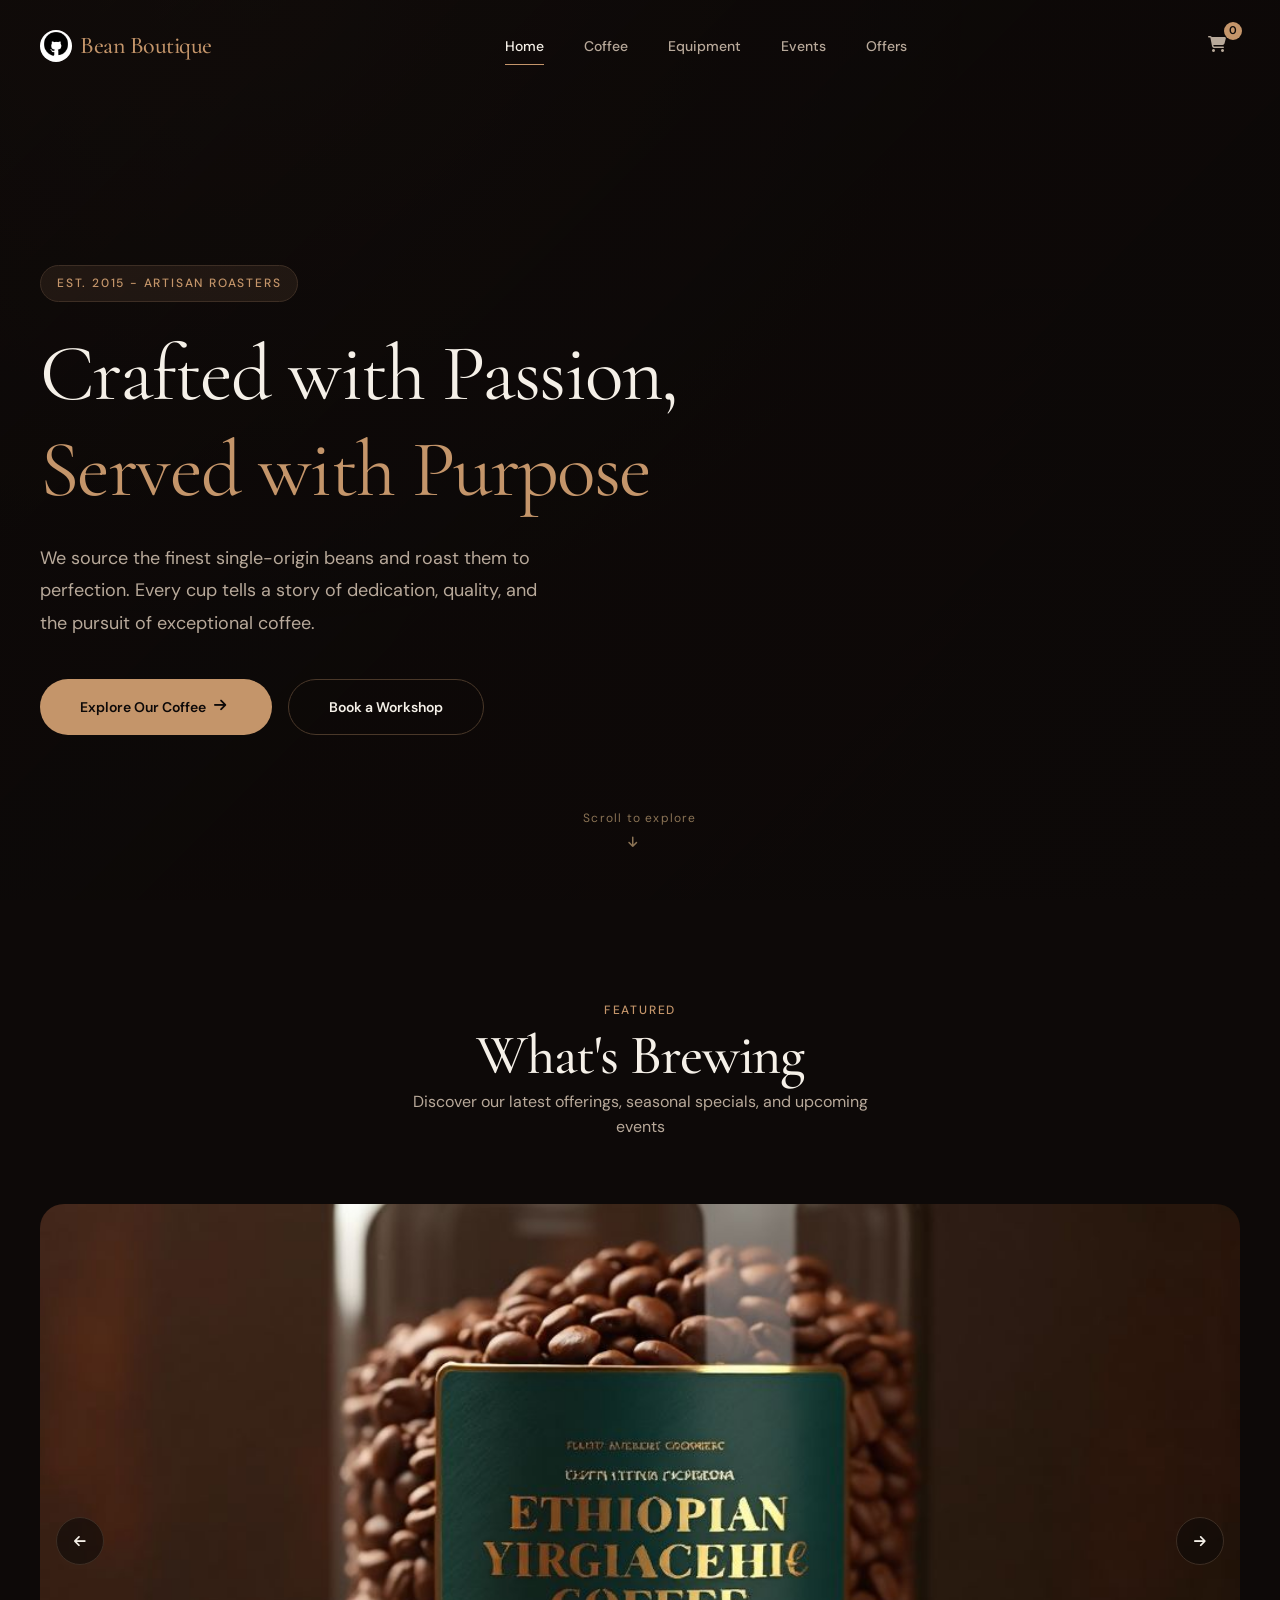
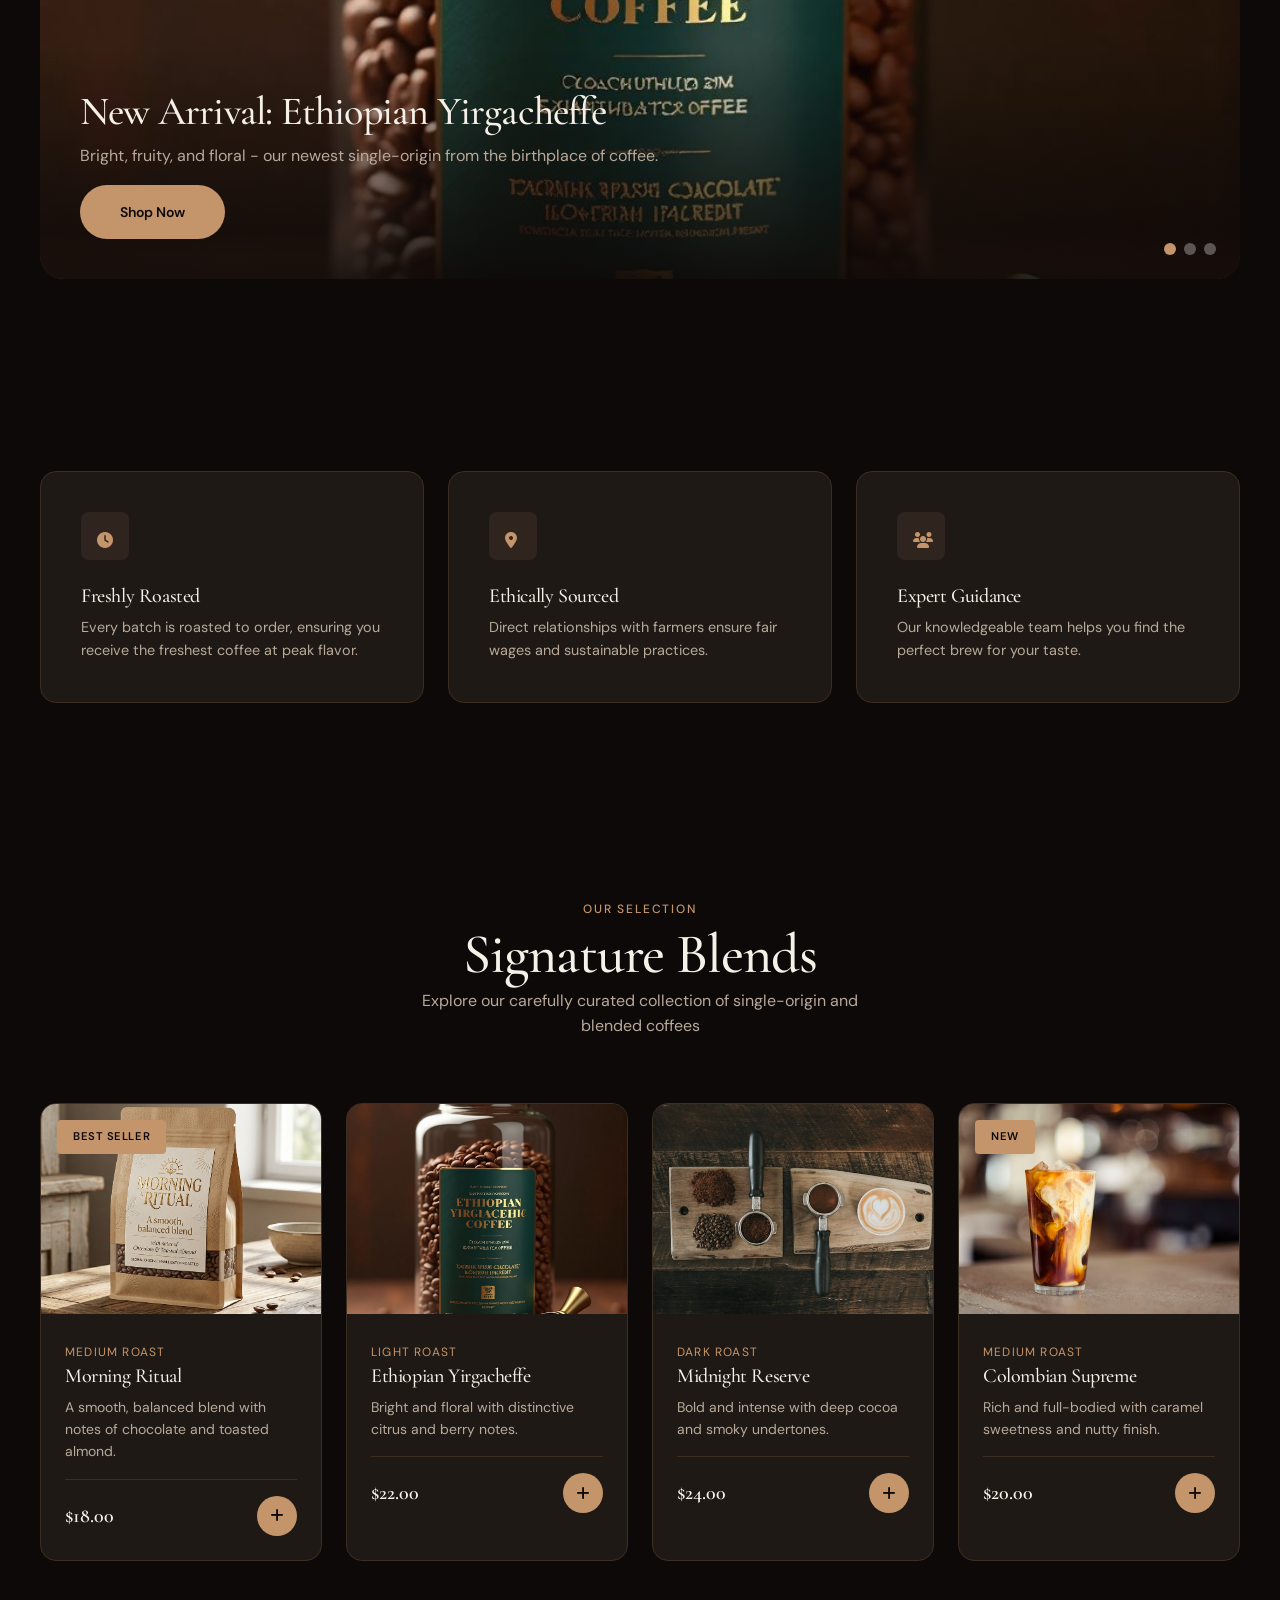
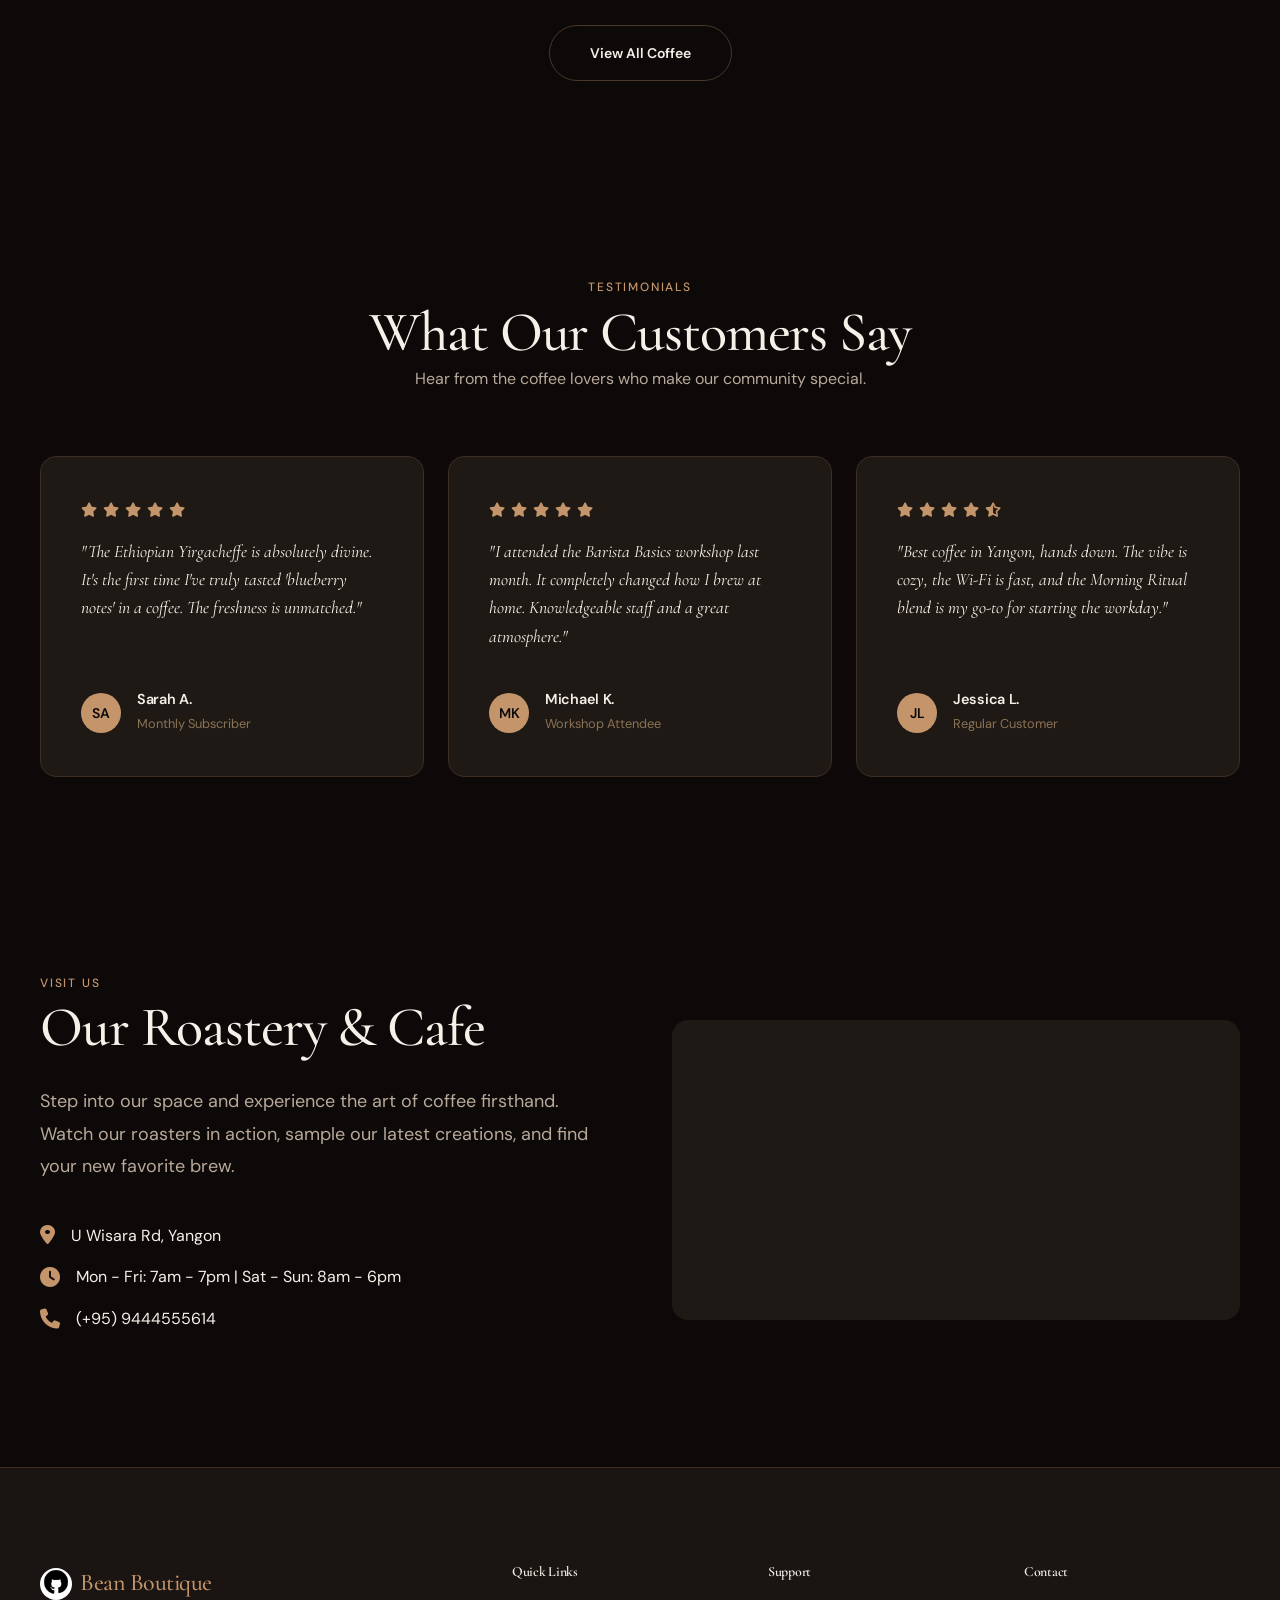
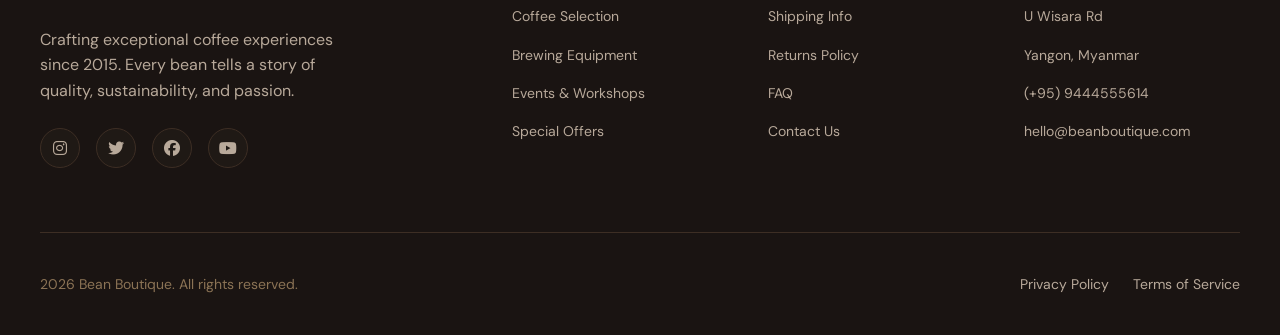
==== commit 0727a643: "Add files via upload" ====
--- a/index.html
+++ b/index.html
@@ -58,8 +58,8 @@
   <!-- Mobile Menu -->
   <div class="mobile-menu" id="mobile-menu">
     <div class="mobile-nav-links">
-      <a href="index.html" class="mobile-nav-link">Home</a>
-      <a href="coffee.html" class="mobile-nav-link active">Coffee Selection</a>
+      <a href="index.html" class="mobile-nav-link active">Home</a>
+      <a href="coffee.html" class="mobile-nav-link">Coffee Selection</a>
       <a href="equipment.html" class="mobile-nav-link">Brewing Equipment</a>
       <a href="events.html" class="mobile-nav-link">Events & Workshops</a>
       <a href="offers.html" class="mobile-nav-link">Special Offers</a>
